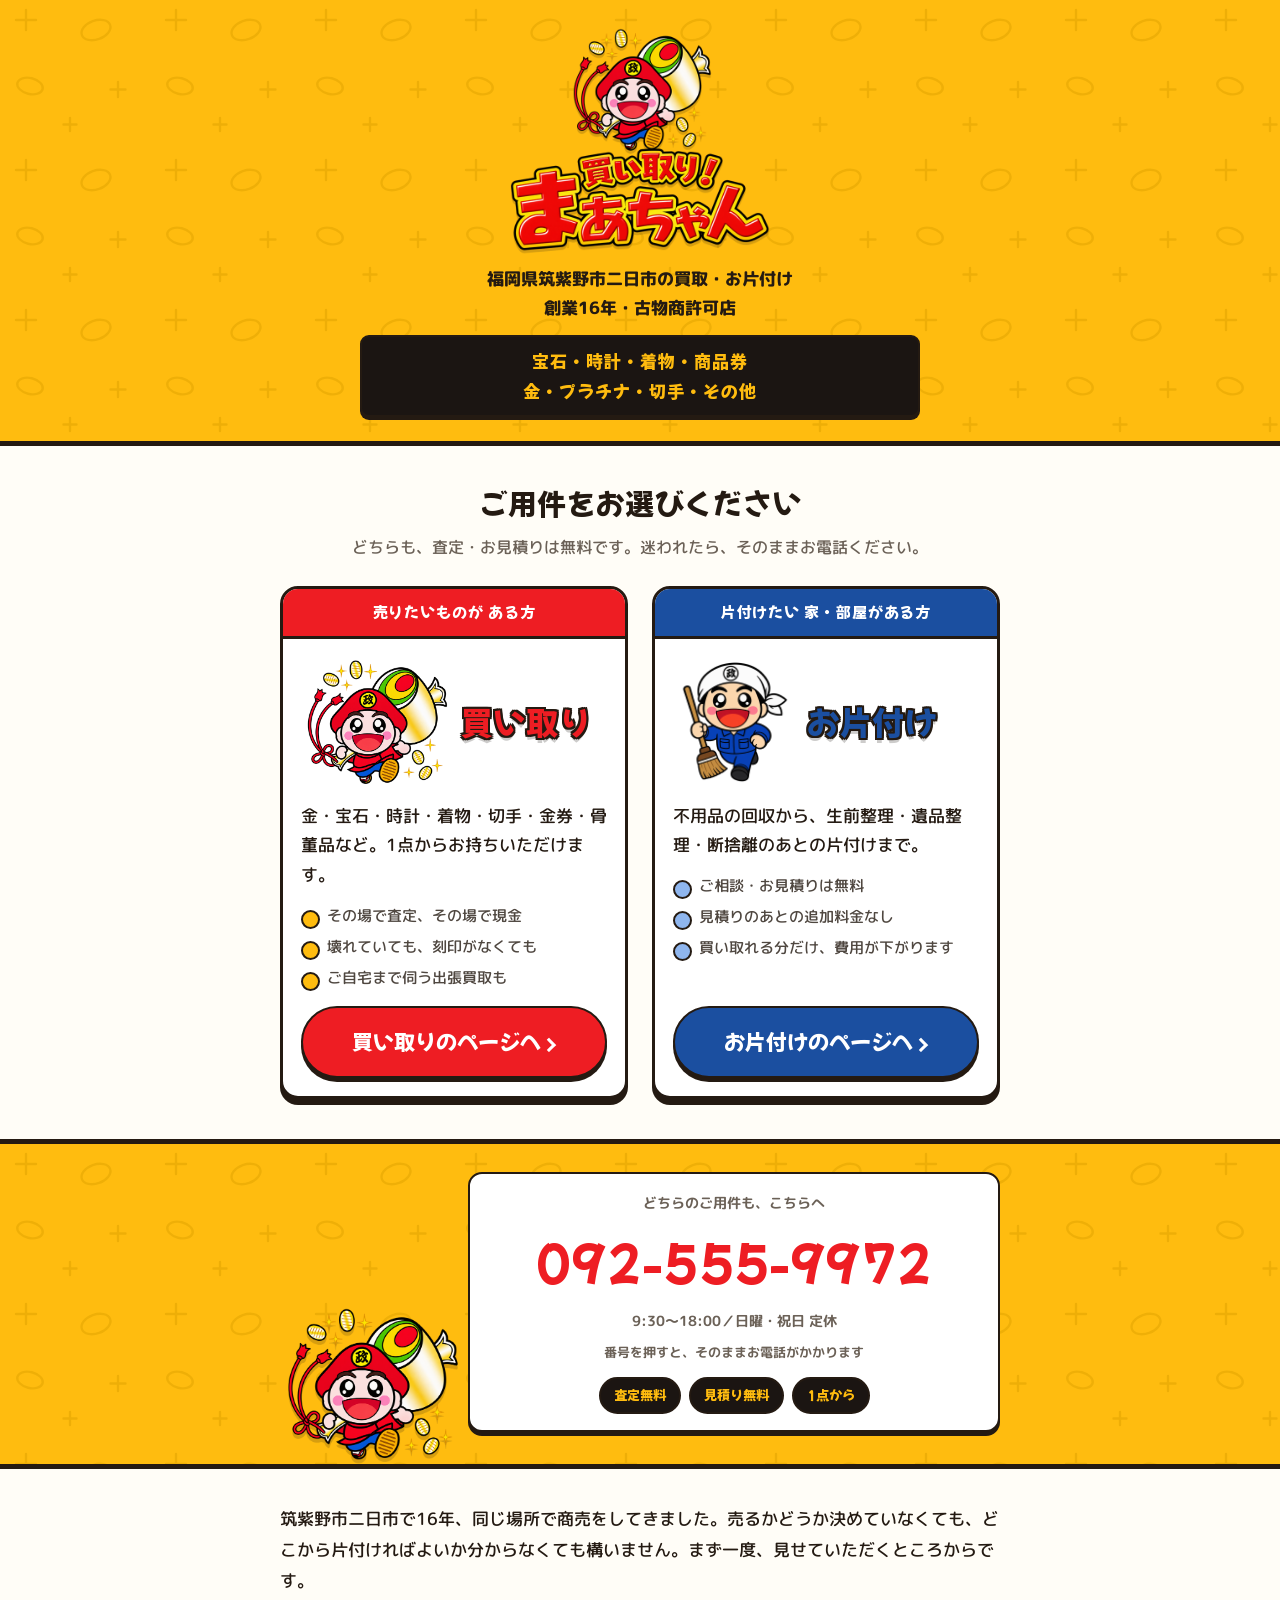
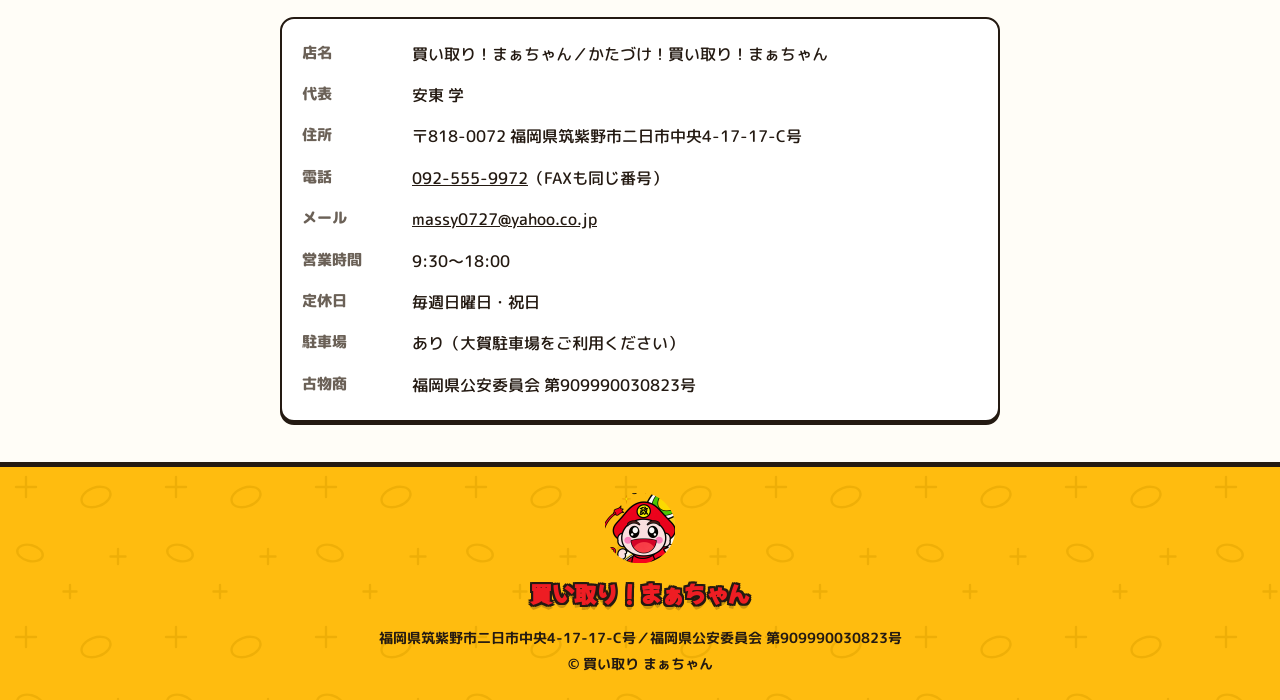
==== index.html @ e5537c97 "買い取り！まぁちゃん サイト初版 TOP（買い取り／お片付けの2択）、買取ページ、お片付けページの3ページ。 ロゴから起こした配色・書体で統一し、年配の方向けに本文18px・ 折り返しナビ・大きいボタ" ====
<!DOCTYPE html>
<html lang="ja">
<head>
<meta charset="UTF-8">
<meta name="viewport" content="width=device-width, initial-scale=1">
<title>買い取り！まぁちゃん｜筑紫野市二日市の買取・お片付け（創業16年）</title>
<meta name="description" content="福岡県筑紫野市二日市の「買い取り！まぁちゃん」。金・宝石・時計・着物・切手・金券の買取と、不用品回収・生前整理・遺品整理のお片付け。創業16年、古物商許可店。査定・見積り無料。">
<link rel="preconnect" href="https://fonts.googleapis.com">
<link rel="preconnect" href="https://fonts.gstatic.com" crossorigin>
<link href="https://fonts.googleapis.com/css2?family=M+PLUS+Rounded+1c:wght@400;500;700;800&family=Mochiy+Pop+One&display=swap" rel="stylesheet">
<link rel="stylesheet" href="style.css">
<style>
  /* =========================================================
     TOP（入口）ページ固有。
     この店は「買取」と「かたづけ」の2事業で、看板もロゴも分かれている。
     ご年配の方が迷わないよう、最初に2つだけ見せて選んでもらう構成。
     文字は大きく、押せる範囲はカード全体。
     ========================================================= */
  :root{ --ao-koi:#1b4fa0; }

  body{padding-bottom:0}

  .top-head{background:var(--ki);background-image:var(--jimon);border-bottom:5px solid var(--sumi);padding:22px 0 24px;text-align:center}
  .top-head img.logo{width:210px;height:auto;margin:0 auto 12px;filter:drop-shadow(0 3px 0 rgba(27,21,18,.18))}
  .top-head .yago-sub{font-size:15px;font-weight:800;line-height:1.7}
  .top-head .kuro-box{max-width:560px;margin-left:auto;margin-right:auto}
  @media(min-width:700px){ .top-head img.logo{width:260px} .top-head .yago-sub{font-size:17px} }

  /* ---- 2択 ---- */
  .erabu{padding:34px 0 40px}
  .erabu .midashi-c{text-align:center;margin-bottom:24px}
  .erabu .midashi-c h1{
    font-family:var(--pop);font-weight:400;font-size:23px;line-height:1.55;
    color:var(--sumi);letter-spacing:.01em;
  }
  .erabu .midashi-c p{font-size:15.5px;color:var(--hai);margin-top:8px;font-weight:500}
  @media(min-width:700px){ .erabu .midashi-c h1{font-size:29px} }

  .futatsu{display:grid;gap:20px}
  @media(min-width:800px){ .futatsu{grid-template-columns:1fr 1fr;gap:24px} }

  .sel{
    display:flex;flex-direction:column;text-decoration:none;
    background:#fff;border:3px solid var(--sumi);border-radius:18px;box-shadow:0 6px 0 var(--sumi);
    overflow:hidden;transition:transform .12s ease,box-shadow .12s ease;
  }
  .sel:active{transform:translateY(4px);box-shadow:0 2px 0 var(--sumi)}
  .sel .cap{
    font-family:var(--pop);font-size:15px;letter-spacing:.06em;text-align:center;
    padding:9px 12px;border-bottom:3px solid var(--sumi);color:#fff;
  }
  .sel-kaitori .cap{background:var(--aka)}
  .sel-katazuke .cap{background:var(--ao-koi)}

  .sel .e{display:flex;align-items:center;gap:12px;padding:14px 18px 4px;min-height:134px}
  .sel .e img{flex:0 0 auto;width:auto}
  .sel-kaitori .e img{height:118px}
  .sel-katazuke .e img{height:104px}
  .sel .e h2{
    font-family:var(--pop);font-weight:400;font-size:30px;line-height:1.3;margin:0;
    text-shadow:var(--fuchi);
  }
  .sel .e h2::after{display:none}
  .sel-kaitori .e h2{color:var(--aka)}
  .sel-katazuke .e h2{color:var(--ao-koi)}

  .sel .body{padding:6px 18px 18px;flex:1;display:flex;flex-direction:column}
  .sel .lead{font-size:16.5px;font-weight:500;line-height:1.8;margin-bottom:14px}
  .sel ul{list-style:none;display:grid;gap:7px;margin-bottom:16px}
  .sel li{font-size:15px;font-weight:500;line-height:1.6;padding-left:26px;position:relative;color:#4f4740}
  .sel li::before{
    content:"";position:absolute;left:0;top:.42em;width:15px;height:15px;border-radius:50%;
    border:2.5px solid var(--sumi);
  }
  .sel-kaitori li::before{background:var(--ki)}
  .sel-katazuke li::before{background:#8fb6ee}
  .sel .go{
    margin-top:auto;text-align:center;font-family:var(--pop);font-size:19px;color:#fff;
    padding:14px;border-radius:999px;border:2.5px solid var(--sumi);box-shadow:0 4px 0 var(--sumi);
  }
  .sel-kaitori .go{background:var(--aka)}
  .sel-katazuke .go{background:var(--ao-koi)}
  @media(min-width:700px){
    .sel .e{min-height:156px}
    .sel-kaitori .e img{height:138px}
    .sel-katazuke .e img{height:122px}
    .sel .e h2{font-size:32px}
    .sel .go{font-size:21px}
  }

  /* ---- 電話（どちらの用でも同じ番号） ---- */
  .top-tel{background:var(--ki);background-image:var(--jimon);border-top:5px solid var(--sumi);border-bottom:5px solid var(--sumi);padding:28px 0 32px}
  .top-tel-in{display:flex;align-items:flex-end;gap:8px}
  .top-tel .machan{flex:0 0 auto;width:126px;margin-bottom:-32px;filter:drop-shadow(0 4px 0 rgba(27,21,18,.18))}
  .top-tel .migi{flex:1 1 auto;min-width:0}
  @media(min-width:700px){ .top-tel .machan{width:180px;margin-bottom:-36px} }
  @media(max-width:520px){
    .top-tel-in{flex-direction:column;align-items:stretch;gap:0}
    .top-tel .machan{width:110px;margin:0 0 -6px auto}
  }

  /* ---- 店の要約 ---- */
  .top-info{padding:34px 0 40px}
  .top-info dl{display:grid;grid-template-columns:6em 1fr;gap:11px 14px;font-size:16px;
    background:#fff;border:var(--waku);border-radius:14px;box-shadow:var(--kage-s);padding:20px}
  .top-info dt{font-weight:800;font-size:15px;color:var(--hai)}
  .top-info .hito{font-size:16.5px;margin-bottom:20px;line-height:1.9}
</style>
</head>
<body>

<div class="top-head">
  <div class="wrap">
    <img class="logo" src="logo-mark.png" alt="買い取り！まぁちゃん">
    <p class="yago-sub">福岡県筑紫野市二日市の買取・お片付け<br>創業16年・古物商許可店</p>
    <div class="kuro-box">宝石・時計・着物・商品券<br>金・プラチナ・切手・その他</div>
  </div>
</div>

<div class="erabu">
  <div class="wrap">
    <div class="midashi-c">
      <h1>ご用件をお選びください</h1>
      <p>どちらも、査定・お見積りは無料です。迷われたら、そのままお電話ください。</p>
    </div>

    <div class="futatsu">

      <a class="sel sel-kaitori" href="kaitori.html">
        <div class="cap">売りたいものが ある方</div>
        <div class="e">
          <img src="mascot.png" alt="">
          <h2>買い取り</h2>
        </div>
        <div class="body">
          <p class="lead">金・宝石・時計・着物・切手・金券・骨董品など。1点からお持ちいただけます。</p>
          <ul>
            <li>その場で査定、その場で現金</li>
            <li>壊れていても、刻印がなくても</li>
            <li>ご自宅まで伺う出張買取も</li>
          </ul>
          <div class="go">買い取りのページへ ›</div>
        </div>
      </a>

      <a class="sel sel-katazuke" href="katazuke.html">
        <div class="cap">片付けたい 家・部屋がある方</div>
        <div class="e">
          <img src="mascot-katazuke.png" alt="">
          <h2>お片付け</h2>
        </div>
        <div class="body">
          <p class="lead">不用品の回収から、生前整理・遺品整理・断捨離のあとの片付けまで。</p>
          <ul>
            <li>ご相談・お見積りは無料</li>
            <li>見積りのあとの追加料金なし</li>
            <li>買い取れる分だけ、費用が下がります</li>
          </ul>
          <div class="go">お片付けのページへ ›</div>
        </div>
      </a>

    </div>
  </div>
</div>

<div class="top-tel">
  <div class="wrap top-tel-in">
    <img class="machan" src="mascot.png" alt="まぁちゃん">
    <div class="migi">
      <div class="tel-box">
        <div class="label">どちらのご用件も、こちらへ</div>
        <a class="tel-num" href="tel:0925559972">092-555-9972</a>
        <div class="hours">9:30〜18:00／日曜・祝日 定休</div>
        <p class="tel-tap">番号を押すと、そのままお電話がかかります</p>
        <div class="badges"><span class="badge">査定無料</span><span class="badge">見積り無料</span><span class="badge">1点から</span></div>
      </div>
    </div>
  </div>
</div>

<div class="top-info">
  <div class="wrap">
    <p class="hito">筑紫野市二日市で16年、同じ場所で商売をしてきました。売るかどうか決めていなくても、どこから片付ければよいか分からなくても構いません。まず一度、見せていただくところからです。</p>
    <dl>
      <dt>店名</dt><dd>買い取り！まぁちゃん／かたづけ！買い取り！まぁちゃん</dd>
      <dt>代表</dt><dd>安東 学</dd>
      <dt>住所</dt><dd>〒818-0072 福岡県筑紫野市二日市中央4-17-17-C号</dd>
      <dt>電話</dt><dd><a href="tel:0925559972">092-555-9972</a>（FAXも同じ番号）</dd>
      <dt>メール</dt><dd><a href="mailto:massy0727@yahoo.co.jp">massy0727@yahoo.co.jp</a></dd>
      <dt>営業時間</dt><dd>9:30〜18:00</dd>
      <dt>定休日</dt><dd>毎週日曜日・祝日</dd>
      <dt>駐車場</dt><dd>あり（大賀駐車場をご利用ください）</dd>
      <dt>古物商</dt><dd>福岡県公安委員会 第909990030823号</dd>
    </dl>
  </div>
</div>

<footer>
  <div class="wrap">
    <img class="kao" src="mascot-face.png" alt="" aria-hidden="true">
    <div class="yago">買い取り！まぁちゃん</div>
    福岡県筑紫野市二日市中央4-17-17-C号／福岡県公安委員会 第909990030823号<br>
    © 買い取り まぁちゃん
  </div>
</footer>

</body>
</html>
---- style.css ----
/* =========================================================
   買い取り！まぁちゃん — 共通デザインシステム
   index.html（TOP）／kaitori.html（買取）／katazuke.html（お片付け）が
   この1枚を共有する。色・書体はすべて logo.jpg から採った値。
   ページ固有の指定は各HTMLの <style> に置くこと。
   ========================================================= */
/* =========================================================
     配色・書体はすべて logo.jpg から採ったもの。
       黄 #ffbc0f ／ 赤 #ee1d23 ／ 輪郭の黒 #241a12
       金 #e8c24a ／ 青 #0e4d9d ／ 肌 #fddfbd
     ロゴの文字は「太い丸ポップ体＋濃い縁取り＋落ち影」。
     見出しとボタンで同じ処理（--fuchi / --kage）を再現している。
     ========================================================= */
  :root{
    --ki:#ffbc0f;          /* ロゴの黄（背景色そのもの） */
    --ki-koi:#f0a300;
    --ki-usu:#ffeab0;
    --aka:#ee1d23;         /* ロゴの赤 */
    --aka-koi:#c1141a;
    --sumi:#241a12;        /* ロゴの輪郭色。本文もこれ */
    --kuro:#1b1512;        /* 黒ブロック（ロゴ下部の黒箱と同じ） */
    --ao:#0e4d9d;          /* ロゴの青 */
    --kin:#e8c24a;         /* 小判の金 */
    --kin-usu:#f8e4a5;
    --kami:#fffdf7;
    --kami2:#fff7e6;
    --sen:#e8dcc2;
    --hai:#6b6157;
    --midori:#06c755;

    --pop:"Mochiy Pop One","Hiragino Maru Gothic ProN","ヒラギノ丸ゴ ProN","M PLUS Rounded 1c",sans-serif;
    --maru:"M PLUS Rounded 1c","Hiragino Maru Gothic ProN","ヒラギノ丸ゴ ProN","Hiragino Sans","Yu Gothic",YuGothic,sans-serif;

    /* ロゴと同じ縁取り＋落ち影 */
    --fuchi:
      -2px -2px 0 var(--sumi), 0 -2px 0 var(--sumi), 2px -2px 0 var(--sumi),
      -2px  0   0 var(--sumi),                       2px  0   0 var(--sumi),
      -2px  2px 0 var(--sumi), 0  2px 0 var(--sumi), 2px  2px 0 var(--sumi),
      0 5px 0 rgba(27,21,18,.22);
    --fuchi-s:
      -1px -1px 0 var(--sumi), 0 -1px 0 var(--sumi), 1px -1px 0 var(--sumi),
      -1px  0   0 var(--sumi),                       1px  0   0 var(--sumi),
      -1px  1px 0 var(--sumi), 0  1px 0 var(--sumi), 1px  1px 0 var(--sumi);
    --kage:0 4px 0 var(--sumi);
    --kage-s:0 3px 0 var(--sumi);
    --waku:2.5px solid var(--sumi);

    /* 黄色い面に敷く、小判と輝きの地紋 */
    --jimon:url("data:image/svg+xml,%3Csvg xmlns='http://www.w3.org/2000/svg' width='150' height='150'%3E%3Cg stroke='%23e0a200' fill='none' stroke-width='2.4' stroke-linecap='round' opacity='.55'%3E%3Cpath d='M26 10v20M16 20h20'/%3E%3Cpath d='M118 82v15M110.5 89.5h15'/%3E%3Cpath d='M70 118v13M63.5 124.5h13'/%3E%3C/g%3E%3Cg stroke='%23e0a200' fill='none' stroke-width='2.4' opacity='.5'%3E%3Cellipse cx='96' cy='30' rx='15' ry='9.5' transform='rotate(-20 96 30)'/%3E%3Cellipse cx='30' cy='86' rx='13' ry='8' transform='rotate(14 30 86)'/%3E%3C/g%3E%3C/svg%3E");
  }

  *{box-sizing:border-box;margin:0;padding:0}
  html{-webkit-text-size-adjust:100%;scroll-behavior:smooth}
  body{
    font-family:var(--maru);
    font-size:18px; font-weight:500; line-height:1.9; color:var(--sumi);
    background:var(--kami);
    padding-bottom:78px;
  }
  a{color:inherit}
  img{max-width:100%;display:block}
  .wrap{max-width:760px;margin:0 auto;padding:0 20px}
  section{padding:52px 0;scroll-margin-top:54px}

  /* ---- ロゴの文字処理を使い回すための部品 ---- */
  .pop{font-family:var(--pop);font-weight:400;letter-spacing:.02em;line-height:1.5}
  .fuchi-aka{color:var(--aka);text-shadow:var(--fuchi)}
  .fuchi-shiro{color:#fff;text-shadow:var(--fuchi)}
  .fuchi-ki{color:var(--ki);text-shadow:var(--fuchi)}

  h2{
    font-family:var(--pop);font-weight:400;
    font-size:27px;line-height:1.5;letter-spacing:.02em;
    color:var(--aka);text-shadow:var(--fuchi);
    margin-bottom:10px;
  }
  h2::after{
    content:"";display:block;width:68px;height:8px;margin-top:16px;
    background:linear-gradient(90deg,var(--aka) 0 50%,var(--ki) 50% 100%);
    border:2px solid var(--sumi);border-radius:5px;
  }
  h3{font-family:var(--pop);font-weight:400;line-height:1.55;letter-spacing:.01em}
  .h2sub{font-size:15.5px;color:var(--hai);margin-bottom:28px;font-weight:500}

  /* 見出しの横に立つまぁちゃん */
  .midashi{display:flex;align-items:flex-start;gap:14px;margin-bottom:10px}
  .midashi .kao{flex:0 0 auto;width:64px;height:64px;margin-top:-2px}
  .midashi .t{min-width:0}

  /* 小判・輝き（インラインSVGを使い回す） */
  .koban{display:inline-block;vertical-align:-.15em}

  /* =============== ヘッダー =============== */
  header{background:var(--ki);background-image:var(--jimon);padding:12px 0 14px;border-bottom:5px solid var(--sumi)}
  .head{display:flex;align-items:center;justify-content:space-between;gap:14px;flex-wrap:wrap}
  .head-l{display:flex;align-items:center;gap:13px}
  .head img.logo{width:172px;height:auto;filter:drop-shadow(0 3px 0 rgba(27,21,18,.18))}
  .yago-sub{font-size:13.5px;font-weight:800;line-height:1.6}
  .head-r{text-align:right}
  .head-r .num{font-family:var(--pop);font-size:27px;color:var(--sumi);text-decoration:none;display:block;line-height:1.2}
  .head-r .hrs{font-size:12.5px;font-weight:800}
  @media(max-width:699px){ .head-r{display:none} .head img.logo{width:146px} }

  /* ロゴ下部の黒箱をそのまま部品にしたもの */
  .kuro-box{
    margin-top:12px;background:var(--kuro);color:var(--ki);
    border:2.5px solid var(--sumi);border-radius:9px;box-shadow:var(--kage-s);
    padding:9px 15px;font-family:var(--pop);font-weight:400;
    font-size:15px;line-height:1.75;letter-spacing:.06em;text-align:center;
  }
  @media(min-width:700px){ .kuro-box{font-size:17px} }

  /* =============== グローバルナビ =============== */
  /* スマホでは2段になるので固定しない（111pxが画面に居座ると年配の方には邪魔）。
     PCは1段なので固定したままにする。 */
  .gnav{background:var(--kuro);z-index:40;border-bottom:4px solid var(--aka)}
  @media(min-width:700px){ .gnav{position:sticky;top:0} }
  .gnav ul{list-style:none;display:flex;flex-wrap:wrap;justify-content:center;max-width:960px;margin:0 auto}
  .gnav li{flex:0 0 auto}
  .gnav a{display:block;color:#fff;text-decoration:none;font-family:var(--pop);font-size:14.5px;padding:11px 13px;white-space:nowrap;border-bottom:4px solid transparent}
  .gnav a:hover{color:var(--ki);border-bottom-color:var(--ki)}
  @media(min-width:700px){ .gnav a{padding:14px 20px;font-size:16px} }

  /* =============== スライダー =============== */
  .slider{position:relative;overflow:hidden;background:#f3ead7;--sw:100%}
  .slides{display:flex;transition:transform .55s cubic-bezier(.4,0,.2,1);will-change:transform}
  .slide{flex:0 0 var(--sw);position:relative;padding:0 3px;box-sizing:border-box}
  .slide .pic{position:relative;aspect-ratio:4/3;overflow:hidden;background:#ddd}
  .slide .pic img{width:100%;height:100%;object-fit:cover}
  .slide .pic picture{display:block;width:100%;height:100%}
  .slide .ov{position:absolute;inset:0;display:flex;flex-direction:column;align-items:center;justify-content:center;text-align:center;padding:16px}
  .slide .ov.top{justify-content:flex-start;padding-top:4%}
  .slide .ov.top::before{
    content:"";position:absolute;inset:0;pointer-events:none;
    background:linear-gradient(180deg,rgba(28,20,12,.34) 0%,rgba(28,20,12,.16) 40%,rgba(28,20,12,0) 66%);
  }
  .slide .ov > *{position:relative;z-index:1}
  .slide .ov.left{align-items:flex-start;text-align:left;padding-left:6%}
  .slide .ov.right{align-items:flex-end;text-align:right;padding-right:6%}
  .slide .ov.right::before{
    content:"";position:absolute;inset:0;pointer-events:none;
    background:linear-gradient(270deg,rgba(28,20,12,.38) 0%,rgba(28,20,12,.18) 42%,rgba(28,20,12,0) 70%);
  }
  .ov .kicker{
    font-family:var(--pop);font-size:12.5px;color:var(--ki);background:var(--kuro);
    border:2px solid var(--sumi);border-radius:999px;padding:5px 14px;margin-bottom:10px;letter-spacing:.05em;
    box-shadow:var(--kage-s);
  }
  .ov .big{font-family:var(--pop);font-weight:400;font-size:29px;line-height:1.42;color:#fff;text-shadow:var(--fuchi)}
  .ov .big .red{color:var(--ki)}
  .ov .ribbon{
    margin-top:14px;background:var(--aka);color:#fff;font-family:var(--pop);font-size:13.5px;
    padding:8px 20px;border-radius:999px;border:2.5px solid var(--sumi);box-shadow:var(--kage-s);
  }
  .ov .stamp{
    position:absolute;right:14px;bottom:14px;width:92px;height:92px;border-radius:50%;
    background:var(--aka);color:#fff;display:flex;flex-direction:column;align-items:center;justify-content:center;
    font-family:var(--pop);line-height:1.2;border:3px solid var(--sumi);box-shadow:var(--kage);transform:rotate(-8deg);
  }
  .ov .stamp small{font-size:11px}
  .ov .stamp b{font-size:23px;font-weight:400;color:var(--ki)}
  .slide:not(.on) .ov{opacity:0}
  .slide:not(.on) .pic{filter:brightness(.85)}
  .dots{display:flex;justify-content:center;gap:12px;padding:12px 0 4px;background:var(--ki)}
  .dots button{width:16px;height:16px;border-radius:50%;border:2.5px solid var(--sumi);background:#fff;padding:0;cursor:pointer}
  .dots button.on{background:var(--aka)}
  .arw{position:absolute;top:50%;transform:translateY(-50%);z-index:5;width:44px;height:44px;border-radius:50%;
       border:2.5px solid var(--sumi);background:#fff;color:var(--sumi);font-size:22px;font-family:var(--pop);
       cursor:pointer;box-shadow:var(--kage-s);line-height:1}
  .arw.l{left:12px}.arw.r{right:12px}
  @media(min-width:700px){
    .slider{--sw:74%}
    .slide .pic{aspect-ratio:21/9}
    .ov .big{font-size:46px}
    .ov .kicker{font-size:15px}
    .ov .ribbon{font-size:16.5px;padding:10px 28px}
    .ov .stamp{width:122px;height:122px;right:26px;bottom:26px}
    .ov .stamp b{font-size:29px}.ov .stamp small{font-size:13px}
    .arw{width:48px;height:48px;font-size:24px}
  }

  /* =============== まぁちゃんの帯（電話） =============== */
  .obi{background:var(--ki);background-image:var(--jimon);padding:26px 0 30px;border-bottom:5px solid var(--sumi)}
  .obi-in{display:flex;align-items:flex-end;gap:6px}
  .obi .machan{flex:0 0 auto;width:132px;margin-bottom:-30px;filter:drop-shadow(0 4px 0 rgba(27,21,18,.18))}
  .obi .migi{flex:1 1 auto;min-width:0}
  .obi .fukidashi{
    position:relative;background:#fff;border:var(--waku);border-radius:14px;box-shadow:var(--kage);
    padding:12px 16px;margin-bottom:14px;font-family:var(--pop);font-size:17px;line-height:1.5;color:var(--sumi);
  }
  .obi .fukidashi b{color:var(--aka);font-weight:400}
  .obi .fukidashi .chi{
    display:block;width:fit-content;margin-bottom:9px;
    font-family:var(--maru);font-weight:800;font-size:12px;letter-spacing:.02em;
    background:var(--kuro);color:var(--ki);border-radius:999px;padding:5px 14px;line-height:1.65;text-align:center;
  }
  @media(min-width:700px){ .obi .fukidashi .chi{font-size:13.5px} }
  .obi .fukidashi::after{
    content:"";position:absolute;left:-13px;bottom:16px;width:0;height:0;
    border:8px solid transparent;border-right-color:var(--sumi);border-left:0;
  }
  .tel-box{background:#fff;border:var(--waku);border-radius:14px;box-shadow:var(--kage);padding:16px 18px;text-align:center}
  .tel-box .label{font-size:14px;color:var(--hai);font-weight:700}
  .tel-num{font-family:var(--pop);font-size:34px;letter-spacing:.01em;color:var(--aka);display:block;text-decoration:none;margin:2px 0}
  .tel-box .hours{font-size:14px;color:var(--hai);font-weight:700}
  .tel-tap{font-size:13px;color:var(--hai);font-weight:700;margin-top:8px;line-height:1.6}
  .tel-tap.shiro{color:#fff;opacity:.9}
  .badges{display:flex;gap:8px;flex-wrap:wrap;margin-top:14px;justify-content:center}
  .badge{background:var(--kuro);color:var(--ki);border:2px solid var(--sumi);border-radius:999px;padding:4px 13px;font-size:13px;font-family:var(--pop)}
  @media(max-width:520px){
    .obi-in{flex-direction:column;align-items:stretch;gap:0}
    .obi .machan{width:112px;margin:0 0 -6px auto}
    .obi .fukidashi::after{left:auto;right:40px;bottom:auto;top:-13px;border:8px solid transparent;border-bottom-color:var(--sumi);border-top:0}
  }
  @media(min-width:700px){
    .obi .machan{width:212px;margin-bottom:-34px}
    .tel-num{font-size:46px}
    .obi .fukidashi{font-size:20px}
  }

  /* =============== 本日の相場 =============== */
  .souba{background:var(--kami2);padding:34px 0 38px}
  .souba-box{background:#fff;border:3px solid var(--sumi);border-radius:14px;box-shadow:var(--kage);overflow:hidden;padding-bottom:16px}
  .souba .bar{background:var(--kuro);color:var(--ki);text-align:center;font-family:var(--pop);font-size:16px;padding:12px}
  .souba .bar .koban{margin-right:6px}
  .souba .date{font-size:14px;color:var(--hai);text-align:center;padding:12px 0 10px;font-weight:700}
  .souba-grid{display:grid;grid-template-columns:1fr 1fr;gap:12px;padding:0 14px}
  @media(max-width:430px){ .souba-cell .yen{font-size:24px} .souba-cell .kind{font-size:12.5px} }
  .souba-cell{border:2.5px solid var(--sumi);border-radius:11px;overflow:hidden;text-align:center;box-shadow:var(--kage-s)}
  .souba-cell .kind{font-size:13.5px;color:var(--sumi);background:var(--ki);padding:7px 6px;font-weight:800;border-bottom:2.5px solid var(--sumi);line-height:1.4}
  .souba-cell .yen{font-family:var(--pop);font-size:29px;color:var(--aka);line-height:1.35;padding:12px 4px;white-space:nowrap}
  .souba-cell .yen small{font-size:14px;color:var(--hai)}
  .souba .note{font-size:13.5px;color:var(--hai);margin-top:16px;line-height:1.8;padding:0 16px}

  /* =============== 悩み =============== */
  .nayami{background:var(--kami2)}
  .nayami ul{list-style:none;display:grid;gap:11px}
  .nayami li{background:#fff;border:2.5px solid var(--sumi);border-left-width:9px;border-radius:10px;padding:13px 16px;font-size:16.5px;box-shadow:var(--kage-s)}
  .nayami p{margin-top:22px;font-size:16.5px}

  /* =============== 品目 =============== */
  .items{display:grid;grid-template-columns:1fr 1fr;gap:12px}
  .item{background:#fff;border:2.5px solid var(--sumi);border-radius:12px;overflow:hidden;box-shadow:var(--kage-s)}
  .item .ph{aspect-ratio:4/3;background:var(--ki-usu);display:flex;align-items:center;justify-content:center;color:var(--hai);font-size:12px;text-align:center;line-height:1.5;overflow:hidden;border-bottom:2.5px solid var(--sumi)}
  .item .ph img{width:100%;height:100%;object-fit:cover}
  .item .txt{padding:11px 13px 14px}
  .item h3{font-size:16.5px;margin-bottom:4px;color:var(--aka)}
  .item p{font-size:13.5px;color:#4f4740;line-height:1.75;font-weight:400}
  .items-note{margin-top:20px;font-size:15.5px;color:var(--hai)}

  /* =============== 買取方法 =============== */
  .houhou{display:grid;gap:16px}
  .h-card{background:#fff;border:2.5px solid var(--sumi);border-radius:12px;overflow:hidden;box-shadow:var(--kage-s)}
  .h-card .ph{aspect-ratio:3/2;background:var(--ki-usu);overflow:hidden;border-bottom:2.5px solid var(--sumi)}
  .h-card .ph img{width:100%;height:100%;object-fit:cover}
  .h-card .txt{padding:15px 18px 20px}
  .h-card h3{font-size:19px;margin-bottom:7px}
  .h-card p{font-size:15.5px;color:#4f4740;font-weight:400}
  .h-card .tag{display:inline-block;background:var(--aka);color:#fff;font-family:var(--pop);font-size:12.5px;padding:4px 13px;border-radius:999px;border:2px solid var(--sumi);margin-bottom:9px;box-shadow:0 2px 0 var(--sumi)}

  /* =============== LINE査定 =============== */
  .satei{background:var(--kami2)}
  .satei-card{background:#fff;border:3px solid var(--sumi);border-radius:14px;box-shadow:var(--kage);overflow:hidden}
  .satei-card .cap{background:var(--midori);color:#fff;padding:12px 18px;font-family:var(--pop);font-size:17px;border-bottom:3px solid var(--sumi)}
  .satei-body{display:flex;gap:16px;align-items:flex-start;padding:18px}
  @media(max-width:480px){ .satei-body{flex-direction:column;align-items:center} .qr{flex:0 0 auto} .satei-steps{align-self:stretch} }
  .qr{width:124px;height:124px;flex:0 0 124px;background:var(--kami2);border:2.5px solid var(--sumi);border-radius:8px;display:flex;align-items:center;justify-content:center;text-align:center;font-size:11.5px;color:var(--hai);line-height:1.5;font-weight:700}
  .satei-steps{list-style:none;counter-reset:t;font-size:15.5px}
  .satei-steps li{counter-increment:t;position:relative;padding-left:34px;margin-bottom:7px;line-height:1.7}
  .satei-steps li::before{content:counter(t);position:absolute;left:0;top:3px;width:24px;height:24px;border-radius:50%;background:var(--midori);color:#fff;border:2px solid var(--sumi);font-family:var(--pop);font-size:13px;display:flex;align-items:center;justify-content:center}

  .tel-banner{
    background:var(--aka);color:#fff;padding:20px;text-align:center;margin-top:18px;
    border:3px solid var(--sumi);border-radius:14px;box-shadow:var(--kage);position:relative;
  }
  .tel-banner .cap{font-size:16px;font-weight:800;margin-bottom:8px}
  .tel-banner .num{font-family:var(--pop);font-size:33px;color:var(--ki);text-shadow:var(--fuchi);text-decoration:none;display:block;line-height:1.35}
  .tel-banner .sub{font-size:14px;margin-top:6px;font-weight:700}
  .tel-banner .marks{display:flex;gap:8px;justify-content:center;flex-wrap:wrap;margin-top:14px}
  .tel-banner .marks span{background:var(--ki);color:var(--sumi);font-family:var(--pop);font-size:13px;padding:5px 14px;border-radius:999px;border:2px solid var(--sumi)}
  .tel-banner .kao{position:absolute;left:12px;bottom:12px;width:60px;height:60px;display:none}
  @media(min-width:700px){ .tel-banner{padding:22px 24px 22px 92px} .tel-banner .num{font-size:42px} .tel-banner .kao{display:block;left:16px;bottom:auto;top:50%;transform:translateY(-50%);width:68px;height:68px} }

  /* =============== この店でできること =============== */
  .dekiru{background:var(--ki);background-image:var(--jimon);padding:34px 0 38px;border-bottom:5px solid var(--sumi)}
  .dekiru h2{text-align:center;color:var(--aka)}
  .dekiru h2::after{margin-left:auto;margin-right:auto}
  .dekiru-g{display:grid;gap:14px;margin-top:26px}
  .d-card{
    background:#fff;border:var(--waku);border-radius:14px;box-shadow:var(--kage-s);
    padding:16px 18px;text-decoration:none;display:flex;align-items:center;gap:14px;
  }
  .d-card .no{
    flex:0 0 auto;width:52px;height:52px;border-radius:50%;background:var(--aka);color:#fff;
    border:2.5px solid var(--sumi);display:flex;align-items:center;justify-content:center;
    font-family:var(--pop);font-size:23px;line-height:1;
  }
  .d-card .tx{min-width:0}
  .d-card h3{font-size:19px;color:var(--aka);margin-bottom:2px}
  .d-card p{font-size:14.5px;color:#4f4740;font-weight:500;line-height:1.65}
  .d-card .yaji{margin-left:auto;flex:0 0 auto;font-family:var(--pop);font-size:22px;color:var(--sumi)}
  @media(min-width:700px){ .dekiru-g{grid-template-columns:1fr 1fr 1fr} .d-card{flex-direction:column;text-align:center;gap:10px;padding:22px 18px} .d-card .yaji{display:none} }

  /* =============== お片付け =============== */
  .katazuke{background:var(--kami2)}
  .anshin{display:grid;grid-template-columns:1fr 1fr;gap:11px;margin-bottom:26px}
  .anshin div{
    background:#fff;border:2.5px solid var(--sumi);border-radius:11px;box-shadow:var(--kage-s);
    padding:13px 12px;text-align:center;font-size:14.5px;font-weight:800;line-height:1.55;
  }
  .anshin div b{display:block;font-family:var(--pop);font-weight:400;font-size:18px;color:var(--aka);margin-top:3px}
  @media(min-width:700px){ .anshin{grid-template-columns:repeat(4,1fr)} }

  .komari{display:grid;gap:12px;margin-bottom:26px}
  .komari div{
    background:#fff;border:var(--waku);border-radius:12px;box-shadow:var(--kage-s);padding:15px 17px;
  }
  .komari h3{font-size:17.5px;margin-bottom:5px}
  .komari p{font-size:15.5px;font-weight:400;color:#4f4740}
  .komari .maru{display:inline-block;background:var(--ki);border:2px solid var(--sumi);border-radius:999px;
    padding:3px 13px;font-family:var(--pop);font-size:14.5px;margin-top:8px}
  @media(min-width:700px){ .komari{grid-template-columns:1fr 1fr} }

  .kaitori-toku{
    background:var(--kuro);color:#fff;border:3px solid var(--sumi);border-radius:14px;
    box-shadow:var(--kage);padding:20px;margin-bottom:26px;
  }
  .kaitori-toku h3{color:var(--ki);font-size:20px;margin-bottom:8px}
  .kaitori-toku p{font-size:16px;font-weight:400;line-height:1.85}

  /* =============== 実績 =============== */
  .jisseki{background:var(--kami2)}
  .jisseki-grid{display:grid;grid-template-columns:1fr 1fr;gap:12px}
  .j-card{background:#fff;border:2.5px solid var(--sumi);border-radius:12px;overflow:hidden;box-shadow:var(--kage-s);display:flex;flex-direction:column}
  .j-card .thumb{aspect-ratio:1/1;background:var(--ki-usu);display:flex;align-items:center;justify-content:center;color:var(--hai);font-size:12px;overflow:hidden;border-bottom:2.5px solid var(--sumi);font-weight:700}
  .j-card .thumb img{width:100%;height:100%;object-fit:cover}
  .j-card .body{padding:10px 12px 13px;flex:1;display:flex;flex-direction:column;justify-content:center;min-height:5.4em}
  .j-card.nashi .cat{font-size:17px;line-height:1.5}
  .j-card .hi{font-size:12.5px;color:var(--hai);font-weight:700}
  .j-card .cat{font-family:var(--pop);font-size:15.5px}
  .j-card .kingaku{font-family:var(--pop);font-size:21px;color:var(--aka);line-height:1.4}
  .j-card .kingaku small{font-size:13px}
  .chui{font-size:13.5px;color:var(--hai);margin-top:18px;line-height:1.8}

  /* =============== 選ばれる理由 =============== */
  .riyu{display:grid;gap:28px;counter-reset:r}
  .riyu .r{background:#fff;border:2.5px solid var(--sumi);border-radius:12px;box-shadow:var(--kage-s);padding:20px 18px 20px;position:relative}
  .riyu .r::before{
    counter-increment:r;content:counter(r);
    position:absolute;top:-16px;left:16px;width:38px;height:38px;border-radius:50%;
    background:var(--ki);color:var(--sumi);border:2.5px solid var(--sumi);box-shadow:0 3px 0 var(--sumi);
    font-family:var(--pop);font-size:18px;display:flex;align-items:center;justify-content:center;
  }
  .riyu h3{font-size:19.5px;margin:10px 0 6px;color:var(--aka)}
  .riyu p{font-size:16px;font-weight:400}

  /* =============== 流れ =============== */
  .nagare{background:var(--kami2)}
  .steps{counter-reset:s;display:grid;gap:16px}
  .step{background:#fff;padding:18px 18px 18px 64px;position:relative;border:2.5px solid var(--sumi);border-radius:12px;box-shadow:var(--kage-s)}
  .step::before{
    counter-increment:s;content:counter(s);
    position:absolute;left:16px;top:16px;width:34px;height:34px;border-radius:50%;
    background:var(--aka);color:#fff;border:2.5px solid var(--sumi);box-shadow:0 3px 0 var(--sumi);
    display:flex;align-items:center;justify-content:center;font-family:var(--pop);font-size:16px;
  }
  .step h3{font-size:18px;margin-bottom:4px}
  .step p{font-size:15px;color:#4f4740;font-weight:400}

  /* =============== FAQ =============== */
  .faq details{background:#fff;border:2.5px solid var(--sumi);border-radius:12px;box-shadow:var(--kage-s);padding:14px 16px;margin-bottom:12px}
  .faq summary{font-size:17px;font-weight:800;cursor:pointer;list-style:none;display:flex;gap:11px;align-items:flex-start}
  .faq summary::after{content:"＋";margin-left:auto;flex:0 0 auto;font-family:var(--pop);font-size:20px;color:var(--aka);line-height:1.2}
  .faq details[open] summary::after{content:"－"}
  .faq summary::-webkit-details-marker{display:none}
  .faq summary::before{
    content:"問";flex:0 0 auto;background:var(--aka);color:#fff;font-family:var(--pop);font-size:14px;
    width:28px;height:28px;border-radius:7px;border:2px solid var(--sumi);
    display:flex;align-items:center;justify-content:center;margin-top:2px;
  }
  .faq .a{display:flex;gap:11px;align-items:flex-start;margin-top:12px}
  .faq .a .kao{flex:0 0 auto;width:32px;height:32px;margin-top:-2px}
  .faq .a p{font-size:15.5px;color:#4f4740;font-weight:400}

  /* =============== 店舗 =============== */
  .tenpo{background:var(--kuro);color:#fff;border-top:5px solid var(--sumi)}
  .tenpo h2{color:var(--ki)}
  .tenpo .h2sub{color:rgba(255,255,255,.72)}
  .tenpo dl{display:grid;grid-template-columns:6em 1fr;gap:11px 14px;font-size:16px;margin-bottom:22px}
  .tenpo dt{color:var(--ki);font-weight:800;font-size:15px}
  .tenpo .map{
    background:#fff;border:2.5px solid var(--sumi);border-radius:12px;box-shadow:var(--kage-s);
    overflow:hidden;aspect-ratio:4/3;
  }
  .tenpo .map iframe{width:100%;height:100%;border:0;display:block}
  @media(min-width:700px){ .tenpo .map{aspect-ratio:16/9} }
  .tenpo .map-btn{
    display:block;margin-top:14px;text-align:center;text-decoration:none;
    font-family:var(--pop);font-size:18px;color:var(--sumi);background:var(--ki);
    padding:14px;border-radius:999px;border:2.5px solid var(--sumi);box-shadow:var(--kage);
  }
  .tenpo .map-btn:active{transform:translateY(3px);box-shadow:0 1px 0 var(--sumi)}
  .tenpo .map-note{font-size:13px;color:rgba(255,255,255,.7);margin-top:12px;line-height:1.7}
  .kobutsu{margin-top:22px;font-size:14px;color:rgba(255,255,255,.8);line-height:1.85;border-top:1px solid rgba(255,255,255,.2);padding-top:18px;font-weight:400}

  /* =============== フッター =============== */
  footer{background:var(--ki);background-image:var(--jimon);color:var(--sumi);font-size:13.5px;padding:26px 0 24px;text-align:center;line-height:1.9;border-top:5px solid var(--sumi);font-weight:700}
  footer .kao{width:70px;height:70px;margin:0 auto 10px}
  footer .yago{font-family:var(--pop);font-size:22px;color:var(--aka);text-shadow:var(--fuchi);margin-bottom:10px}

  /* =============== 固定ボタン =============== */
  .fixbar{
    position:fixed;left:0;right:0;bottom:0;z-index:50;
    display:grid;grid-template-columns:1fr 1fr;gap:2px;background:var(--sumi);
    border-top:3px solid var(--sumi);box-shadow:0 -2px 12px rgba(0,0,0,.18)
  }
  .fixbar a{
    display:flex;align-items:center;justify-content:center;gap:6px;flex-direction:column;
    padding:12px 8px;text-decoration:none;color:#fff;font-family:var(--pop);font-size:16.5px;line-height:1.3;
  }
  .fixbar .tel{background:var(--aka)}
  .fixbar .line{background:var(--midori)}
  .fixbar small{font-family:var(--maru);font-size:11.5px;font-weight:700;opacity:.9}

  .sidebtn{display:none}
  @media(min-width:900px){
    .sidebtn{display:flex;flex-direction:column;gap:8px;position:fixed;right:0;top:38%;z-index:45}
    .sidebtn a{writing-mode:vertical-rl;text-orientation:upright;color:#fff;text-decoration:none;
      font-family:var(--pop);font-size:15px;padding:18px 13px;border-radius:10px 0 0 10px;letter-spacing:.14em;
      border:2.5px solid var(--sumi);border-right:0;box-shadow:-3px 3px 0 var(--sumi)}
    .sidebtn .l{background:var(--midori)}
    .sidebtn .t{background:var(--aka)}
    .fixbar{display:none}
    body{padding-bottom:0}
  }

  /* =============== 商談デモ =============== */
  .demo{background:#fff;border:2.5px dashed var(--sumi);border-radius:12px;padding:18px;margin-top:24px}
  .demo h3{font-size:16px;margin-bottom:8px;color:var(--sumi)}
  .demo p{font-size:13.5px;color:var(--hai);line-height:1.75;margin-bottom:12px;font-weight:400}
  .demo label{display:block;font-size:13.5px;font-weight:800;margin:10px 0 4px}
  .demo input,.demo select{width:100%;padding:11px;border:2.5px solid var(--sumi);border-radius:8px;font-size:16px;font-family:inherit;background:#fff}
  .demo button{margin-top:14px;background:var(--aka);color:#fff;border:2.5px solid var(--sumi);border-radius:999px;box-shadow:var(--kage);padding:14px 20px;font-size:17px;font-family:var(--pop);cursor:pointer;width:100%}
  .demo button:active{transform:translateY(3px);box-shadow:0 1px 0 var(--sumi)}
  .demo .hint{font-size:12.5px;color:var(--hai);margin:6px 0 0}

  a:focus-visible,summary:focus-visible,button:focus-visible{outline:3px solid var(--ao);outline-offset:3px}

  @media(min-width:700px){
    h2{font-size:32px}
    .items{grid-template-columns:1fr 1fr 1fr}
    .riyu{grid-template-columns:1fr 1fr 1fr;gap:24px}
    .houhou{grid-template-columns:1fr 1fr 1fr}
    .h-card h3{font-size:17.5px}
    .jisseki-grid{grid-template-columns:1fr 1fr 1fr 1fr}
    .fixbar a{flex-direction:row;gap:10px;align-items:baseline}
    .souba-cell .yen{font-size:34px}
  }
  @media(prefers-reduced-motion:reduce){*{transition:none!important;animation:none!important}}
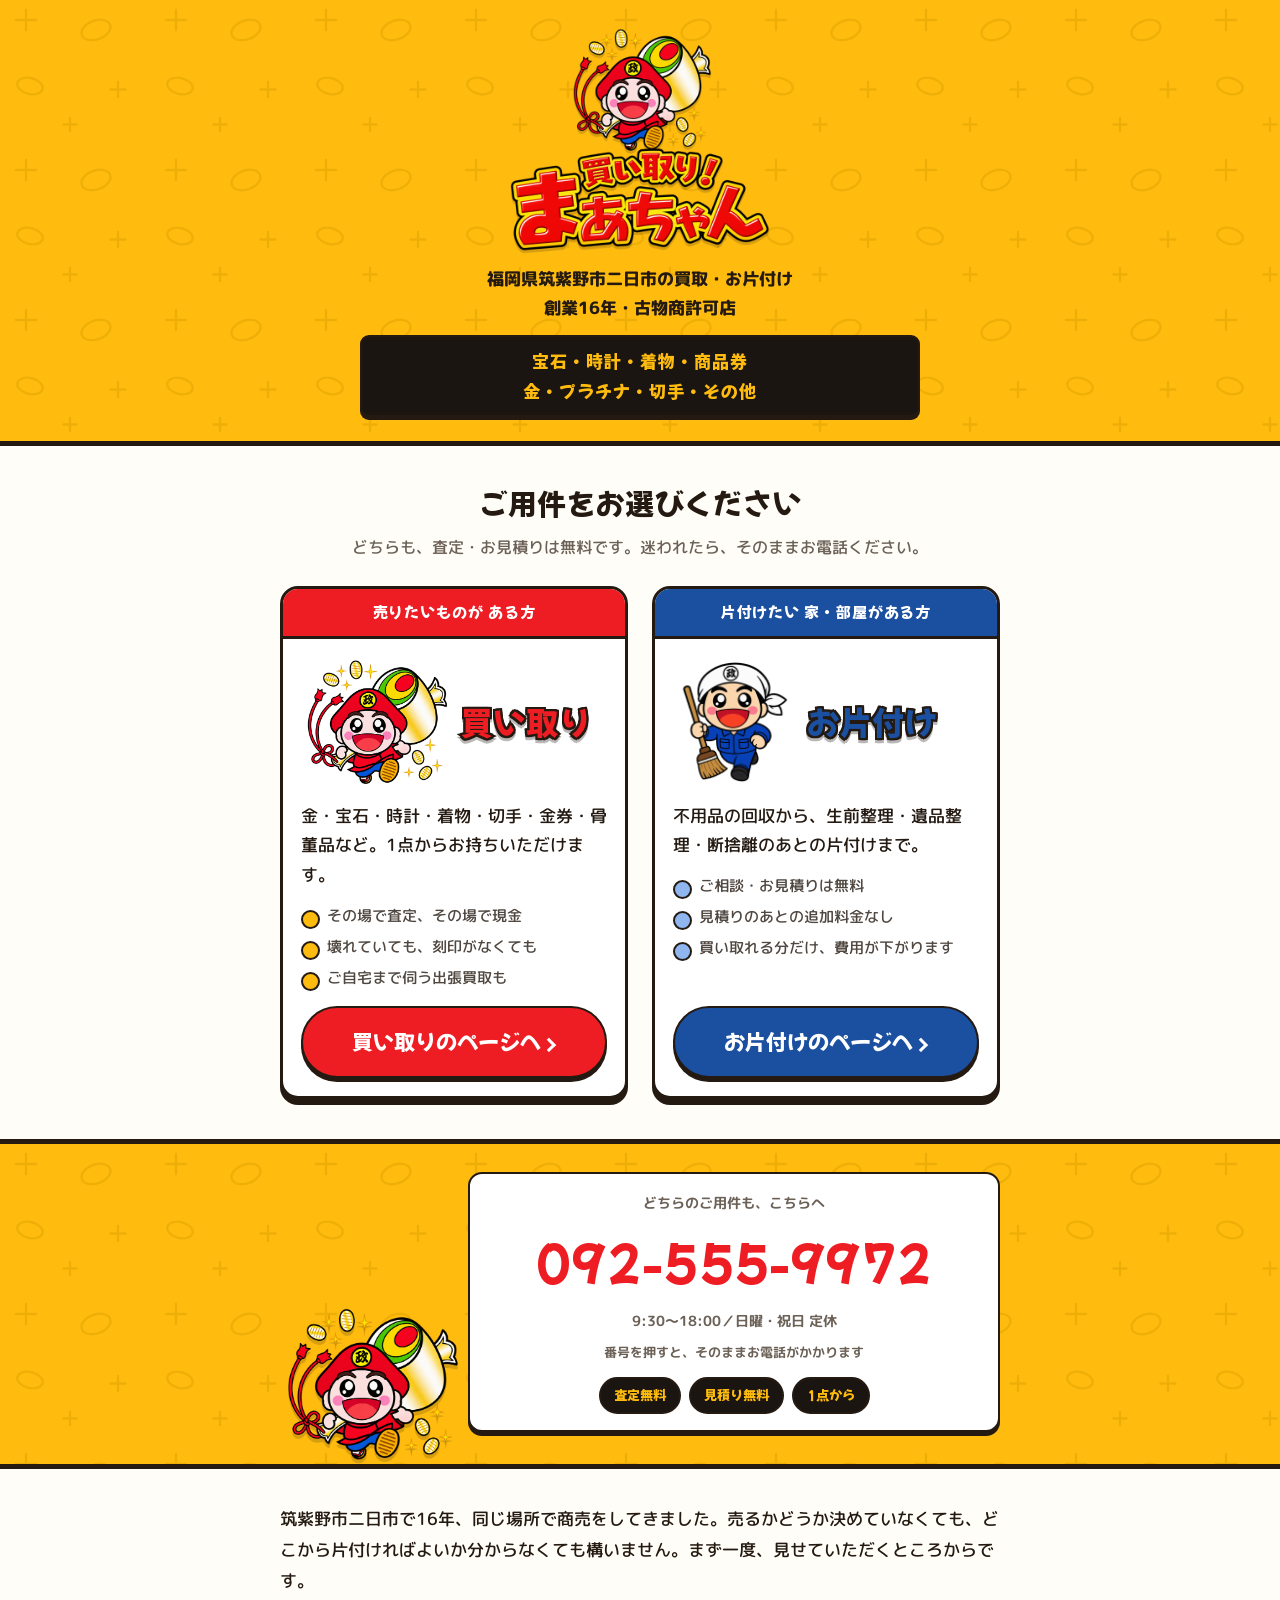
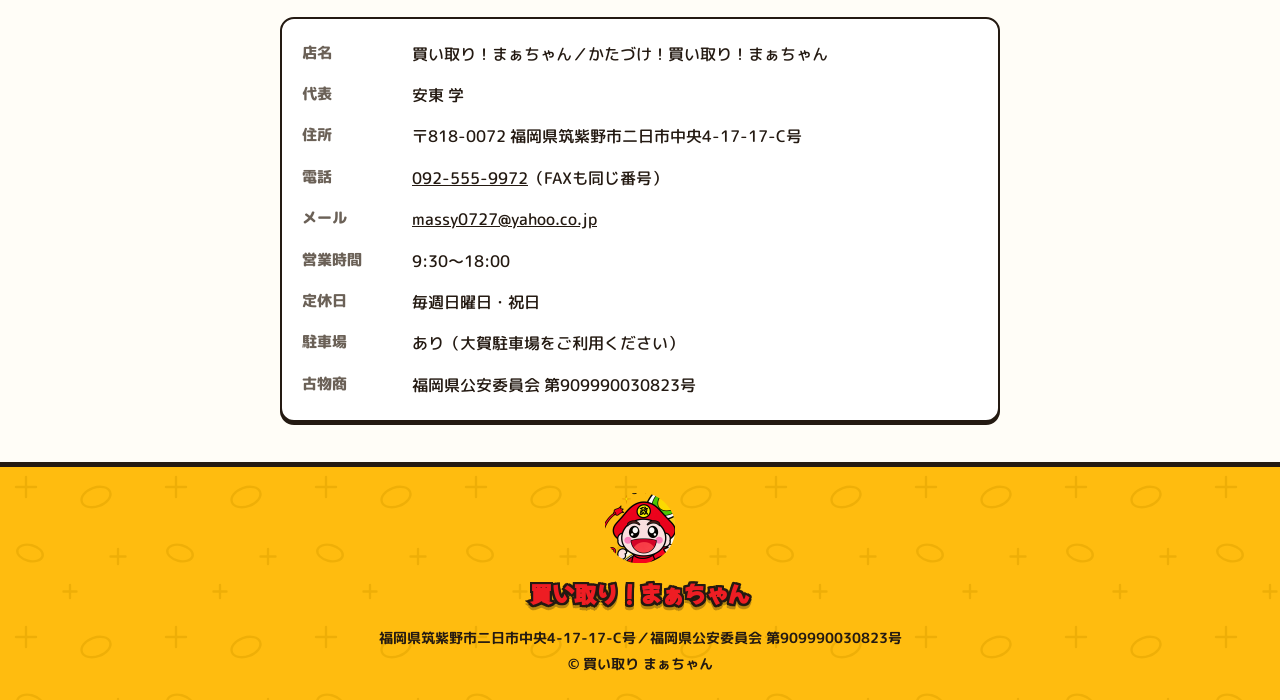
==== commit 2baf774c: "見出しの縁取りを stroke 方式に変更（輪郭が二重に見えるのを解消） 8方向の text-shadow は角に隙間ができて輪郭がガタつき、別に置いた 落ち影が文字の複製に見えていた。paint-o" ====
--- a/index.html
+++ b/index.html
@@ -58,7 +58,7 @@
   .sel-katazuke .e img{height:104px}
   .sel .e h2{
     font-family:var(--pop);font-weight:400;font-size:30px;line-height:1.3;margin:0;
-    text-shadow:var(--fuchi);
+    text-shadow:var(--fuchi);   /* paint-order 対応時は style.css が stroke に差し替える */
   }
   .sel .e h2::after{display:none}
   .sel-kaitori .e h2{color:var(--aka)}
--- a/style.css
+++ b/style.css
@@ -36,7 +36,7 @@
       -2px -2px 0 var(--sumi), 0 -2px 0 var(--sumi), 2px -2px 0 var(--sumi),
       -2px  0   0 var(--sumi),                       2px  0   0 var(--sumi),
       -2px  2px 0 var(--sumi), 0  2px 0 var(--sumi), 2px  2px 0 var(--sumi),
-      0 5px 0 rgba(27,21,18,.22);
+      0 3px 0 rgba(27,21,18,.28);
     --fuchi-s:
       -1px -1px 0 var(--sumi), 0 -1px 0 var(--sumi), 1px -1px 0 var(--sumi),
       -1px  0   0 var(--sumi),                       1px  0   0 var(--sumi),
@@ -86,6 +86,26 @@
   .midashi{display:flex;align-items:flex-start;gap:14px;margin-bottom:10px}
   .midashi .kao{flex:0 0 auto;width:64px;height:64px;margin-top:-2px}
   .midashi .t{min-width:0}
+
+  /* ---- 縁取りの描き方 ----
+     text-shadow を8方向に置くやり方は、2px を超えると角の間に隙間ができて
+     輪郭がガタつく。さらに落ち影（0 5px）が文字の複製に見えて「二重」になる。
+     輪郭は stroke で描いて paint-order で文字の下に回し、
+     落ち影は filter で「輪郭ごと」落とす。こうすると複製に見えない。
+     var(--fuchi) は paint-order 非対応ブラウザ向けに残してある。 */
+  @supports (paint-order: stroke) {
+    h2, .fuchi-aka, .fuchi-shiro, .fuchi-ki,
+    .ov .big, .tel-banner .num, footer .yago,
+    .sel .e h2, .kz-hero .oo{
+      text-shadow:none;
+      -webkit-text-stroke:4px var(--sumi);
+      paint-order:stroke fill;
+      filter:drop-shadow(0 3px 0 rgba(27,21,18,.3));
+    }
+    /* 見出しの下線は別要素なので、影が二重にかからないよう外す */
+    h2{filter:none}
+    h2::after{box-shadow:0 3px 0 rgba(27,21,18,.3)}
+  }
 
   /* 小判・輝き（インラインSVGを使い回す） */
   .koban{display:inline-block;vertical-align:-.15em}
